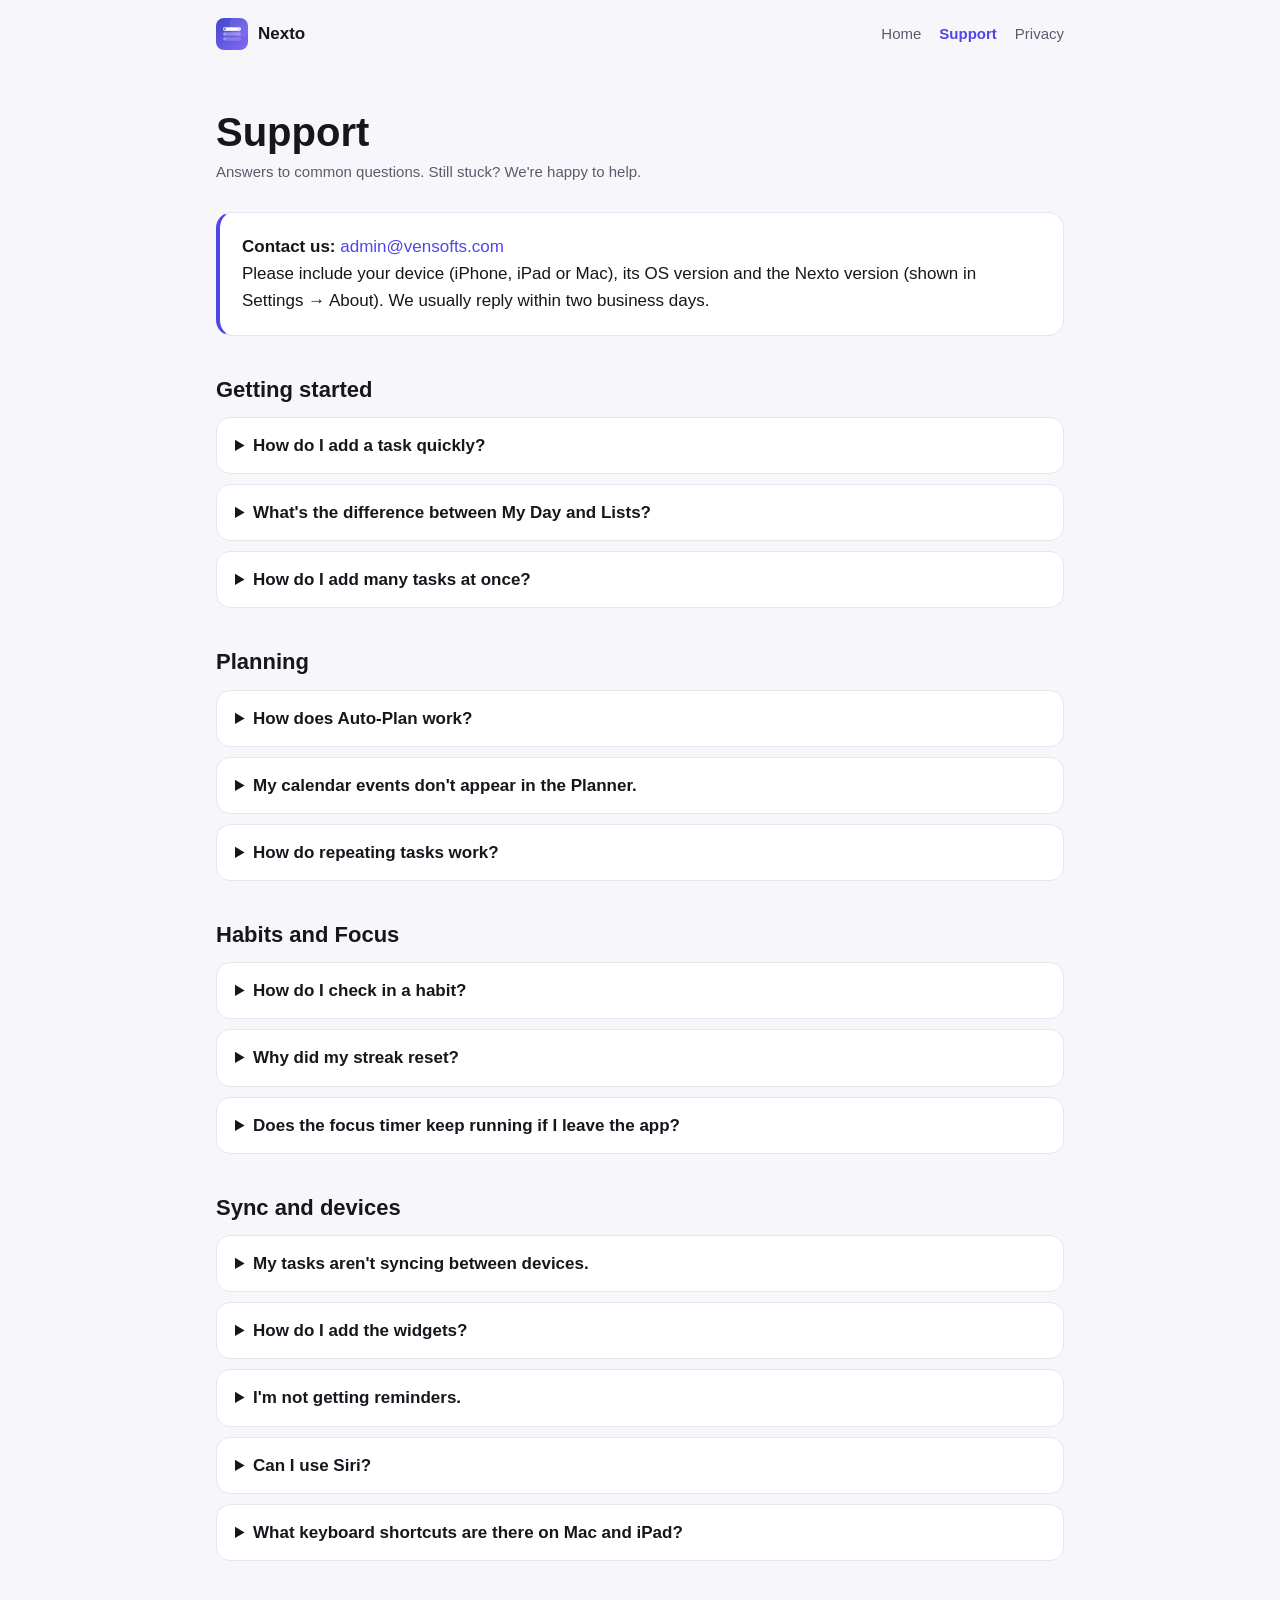
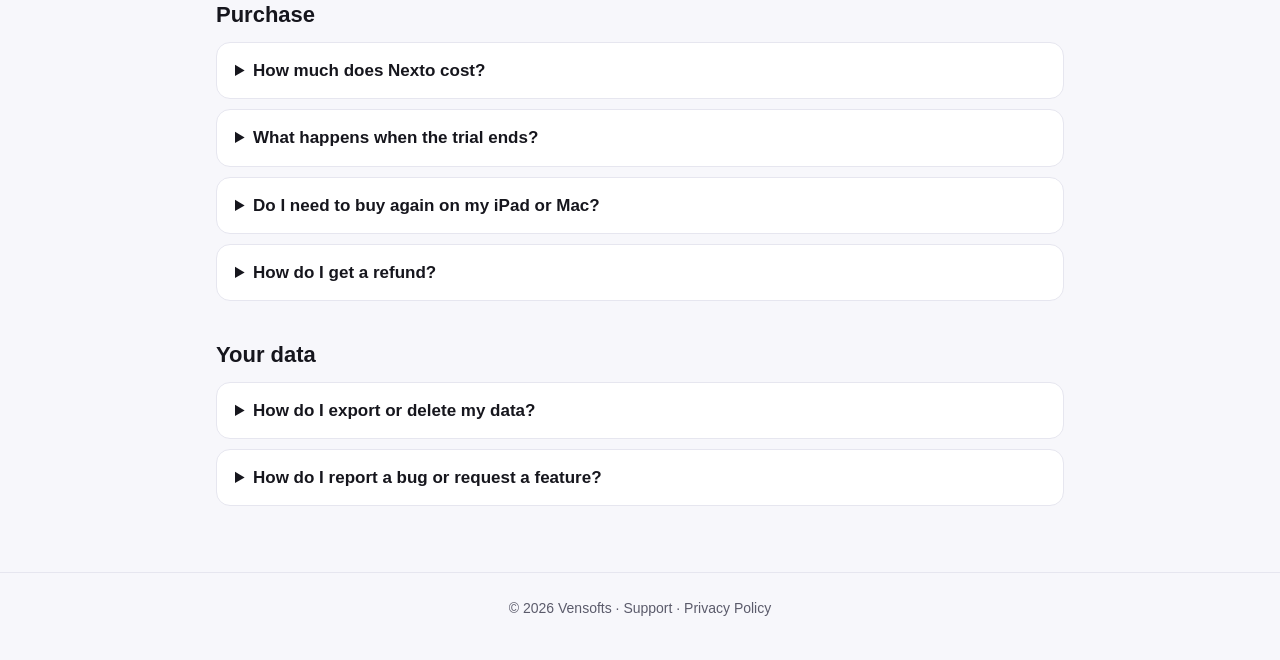
==== docs/support.html @ 174c6fbc "initial" ====
<!doctype html>
<html lang="en">
<head>
  <meta charset="utf-8">
  <meta name="viewport" content="width=device-width, initial-scale=1">
  <title>Nexto Support</title>
  <meta name="description" content="Help with Nexto: quick entry, Day Planner, habits, iCloud sync, widgets and more.">
  <link rel="icon" href="assets/icon.png">
  <link rel="stylesheet" href="assets/style.css">
</head>
<body>
  <nav class="nav">
    <a class="brand" href="index.html"><img src="assets/icon.png" alt="">Nexto</a>
    <div class="nav-links">
      <a href="index.html">Home</a>
      <a href="support.html" aria-current="page">Support</a>
      <a href="privacy.html">Privacy</a>
    </div>
  </nav>

  <main>
    <h1 class="page-title">Support</h1>
    <p class="meta">Answers to common questions. Still stuck? We're happy to help.</p>

    <div class="card summary">
      <strong>Contact us:</strong> <a href="mailto:admin@vensofts.com?subject=Nexto%20support">admin@vensofts.com</a><br>
      Please include your device (iPhone, iPad or Mac), its OS version and the Nexto version
      (shown in Settings → About). We usually reply within two business days.
    </div>

    <h2>Getting started</h2>

    <details>
      <summary>How do I add a task quickly?</summary>
      <p>Type in the box at the top of <strong>My Day</strong>, or tap <strong>+</strong> (⌘N on Mac). Nexto understands
        natural language, so you can type everything in one line:</p>
      <div class="table-wrap">
        <table>
          <tr><th>Type</th><th>Result</th></tr>
          <tr><td><code>today</code>, <code>tomorrow</code>, <code>next friday</code>, <code>oct 12</code></td><td>Schedules the task for that day</td></tr>
          <tr><td><code>5pm</code>, <code>9:30am</code>, <code>17:00</code></td><td>Sets a reminder time</td></tr>
          <tr><td><code>due friday</code></td><td>Sets a deadline</td></tr>
          <tr><td><code>#errands</code></td><td>Adds a tag</td></tr>
          <tr><td><code>@work</code></td><td>Moves the task into a matching project</td></tr>
          <tr><td><code>!</code>, <code>!!</code>, <code>!!!</code></td><td>Low, medium or high priority</td></tr>
          <tr><td><code>every day</code>, <code>every monday</code>, <code>monthly</code></td><td>Repeats the task</td></tr>
          <tr><td><code>~30m</code>, <code>~2h</code></td><td>Time estimate, used by the Day Planner</td></tr>
          <tr><td><code>someday</code></td><td>Parks the task for later</td></tr>
        </table>
      </div>
      <p>Example: <code>Pay rent every month due friday 9am #home !!</code></p>
    </details>

    <details>
      <summary>What's the difference between My Day and Lists?</summary>
      <p><strong>My Day</strong> shows today: what's done, what's up next, your habits and your agenda.
        <strong>Lists</strong> holds everything else: Inbox, Upcoming, Priority, Backlog, Someday, Completed, plus your
        projects, areas and tags.</p>
    </details>

    <details>
      <summary>How do I add many tasks at once?</summary>
      <p>Use <strong>Brain Dump</strong> (the list icon on My Day, or ⇧⌘N on Mac). Paste or type one task per line:</p>
      <ul>
        <li>A line ending in <code>:</code> or starting with <code># </code> creates a project.</li>
        <li>Indented lines become checklist items of the task above.</li>
        <li>A blank line ends the current project.</li>
        <li>Dates, tags, priority and estimates work on every line.</li>
      </ul>
      <p>You see a preview before anything is added.</p>
    </details>

    <h2>Planning</h2>

    <details>
      <summary>How does Auto-Plan work?</summary>
      <p>Auto-Plan places today's unscheduled tasks into free time within your working hours, most important first.
        It works around calendar events and existing blocks, and leaves a short break between blocks. A task's
        estimate sets its length (30 minutes if there's no estimate). Change your working hours and break length in
        Settings → Day Planner. Drag a block's handle to move it, or long-press it for more options.</p>
    </details>

    <details>
      <summary>My calendar events don't appear in the Planner.</summary>
      <p>Turn on <strong>Show Calendar Events</strong> in the Planner's ⋯ menu and allow calendar access. If you
        declined earlier, enable it in your device's Settings → Privacy &amp; Security → Calendars → Nexto
        (on Mac: System Settings → Privacy &amp; Security → Calendars). All-day events and events marked as "free"
        aren't shown.</p>
    </details>

    <details>
      <summary>How do repeating tasks work?</summary>
      <p>When you complete a repeating task, a copy is logged in Completed and the task moves to its next date with
        its checklist reset.</p>
    </details>

    <h2>Habits and Focus</h2>

    <details>
      <summary>How do I check in a habit?</summary>
      <p>Tap the habit's ring on My Day, in Habits, or on the Habits widget. For goals with a count (like 8 glasses of
        water), each tap adds one. Once the goal is reached, tapping again resets the day. Long-press a habit for
        "Undo Check-In". To log a past day, open the habit and tap that day in the consistency map.</p>
    </details>

    <details>
      <summary>Why did my streak reset?</summary>
      <p>A streak counts scheduled days in a row on which you reached the goal. Days a habit isn't scheduled
        don't break it, and today doesn't break it until the day is over.</p>
    </details>

    <details>
      <summary>Does the focus timer keep running if I leave the app?</summary>
      <p>Yes. The timer keeps running, and you get a notification when the session ends. Time from completed focus
        sessions is added to the selected task.</p>
    </details>

    <h2>Sync and devices</h2>

    <details>
      <summary>My tasks aren't syncing between devices.</summary>
      <ul>
        <li>Check that you're signed in to the same Apple Account on each device, with iCloud Drive turned on.</li>
        <li>In Nexto, open Settings → Sync and check that iCloud Sync is on and shows <strong>On</strong>.</li>
        <li>Check that you're online and not in Low Data or Low Power Mode, which can delay syncing.</li>
        <li>Open Nexto on both devices and wait a minute. Changes sync in the background.</li>
        <li>If you just changed the sync setting, quit and reopen Nexto.</li>
      </ul>
    </details>

    <details>
      <summary>How do I add the widgets?</summary>
      <p>Touch and hold the Home Screen, tap <strong>Edit → Add Widget</strong>, and search for Nexto. Choose
        <strong>Today</strong>, <strong>Habits</strong>, or <strong>Up Next</strong> for the Lock Screen. You can complete
        tasks and check in habits right from the widget. On Mac, right-click the desktop and choose Edit Widgets.</p>
    </details>

    <details>
      <summary>I'm not getting reminders.</summary>
      <p>Open Settings → Reminders in Nexto. If notifications show as off, tap <strong>Open Settings</strong> and allow
        notifications for Nexto. Also check that Focus modes or Do Not Disturb aren't silencing Nexto.</p>
    </details>

    <details>
      <summary>Can I use Siri?</summary>
      <p>Yes. Say <em>"Add a task in Nexto"</em> or <em>"What's left today in Nexto"</em>. Both are also available in
        the Shortcuts app.</p>
    </details>

    <details>
      <summary>What keyboard shortcuts are there on Mac and iPad?</summary>
      <p>⌘N New Task · ⇧⌘N Brain Dump · ⌘1 My Day · ⌘2 Planner · ⌘3 Habits · ⌘4 Focus · ⌘5 Inbox ·
        ⌘6 Upcoming · ⌘7 Matrix · ⌘8 Insights.</p>
    </details>

    <h2>Purchase</h2>

    <details>
      <summary>How much does Nexto cost?</summary>
      <p>Nexto is free to download with a <strong>14-day free trial</strong> of every feature. After that, a one-time
        purchase of <strong>Nexto Lifetime</strong> ($29.99 in the US, local prices vary) unlocks everything forever.
        There's no subscription, and the trial never charges you automatically.</p>
    </details>

    <details>
      <summary>What happens when the trial ends?</summary>
      <p>Nothing is deleted. You can still open Nexto, see all your tasks and habits, complete tasks and check in
        habits. Creating new items and tools like Auto-Plan, Brain Dump and Focus ask you to unlock Nexto Lifetime.</p>
    </details>

    <details>
      <summary>Do I need to buy again on my iPad or Mac?</summary>
      <p>No. One purchase covers iPhone, iPad and Mac with the same Apple Account. On a new device, open Settings →
        Nexto Lifetime → <strong>Restore Purchases</strong>.</p>
    </details>

    <details>
      <summary>How do I get a refund?</summary>
      <p>Purchases are handled by Apple. Request a refund at
        <a href="https://reportaproblem.apple.com" rel="noopener">reportaproblem.apple.com</a>.</p>
    </details>

    <h2>Your data</h2>

    <details>
      <summary>How do I export or delete my data?</summary>
      <p>Settings → <strong>Export Data as JSON</strong> saves a copy of everything. Settings →
        <strong>Erase All Data</strong> deletes everything. With iCloud Sync on, this also erases the data on your other
        devices. See our <a href="privacy.html">Privacy Policy</a> for details.</p>
    </details>

    <details>
      <summary>How do I report a bug or request a feature?</summary>
      <p>Email <a href="mailto:admin@vensofts.com?subject=Nexto%20feedback">admin@vensofts.com</a>. Screenshots help a lot.
        We read every message.</p>
    </details>
  </main>

  <footer>
    © 2026 Vensofts · <a href="support.html">Support</a> · <a href="privacy.html">Privacy Policy</a>
  </footer>
</body>
</html>
---- docs/assets/style.css ----
:root {
  --bg: #f7f7fb;
  --surface: #ffffff;
  --text: #16161d;
  --muted: #5b5b6b;
  --border: #e6e6ef;
  --accent: #4f46e5;
  --accent-soft: #eef0ff;
  --hero-a: #3330bf;
  --hero-b: #784ff4;
}
@media (prefers-color-scheme: dark) {
  :root {
    --bg: #0e0e14;
    --surface: #17171f;
    --text: #f2f2f7;
    --muted: #a3a3b5;
    --border: #2a2a36;
    --accent: #8b93ff;
    --accent-soft: #1f2040;
  }
}

* { box-sizing: border-box; }
html { -webkit-text-size-adjust: 100%; }
body {
  margin: 0;
  background: var(--bg);
  color: var(--text);
  font: 17px/1.6 -apple-system, BlinkMacSystemFont, "SF Pro Text", "Segoe UI", Roboto, Helvetica, Arial, sans-serif;
}
a { color: var(--accent); text-decoration: none; }
a:hover { text-decoration: underline; }

.nav {
  max-width: 880px; margin: 0 auto; padding: 18px 16px;
  display: flex; align-items: center; justify-content: space-between; gap: 12px; flex-wrap: wrap;
}
.brand { display: flex; align-items: center; gap: 10px; font-weight: 700; color: var(--text); }
.brand img { width: 32px; height: 32px; border-radius: 8px; }
.nav-links { display: flex; gap: 18px; font-size: 15px; }
.nav-links a { color: var(--muted); }
.nav-links a[aria-current="page"] { color: var(--accent); font-weight: 600; }

.hero {
  background: linear-gradient(135deg, var(--hero-a), var(--hero-b));
  color: #fff; text-align: center; padding: 56px 16px 64px;
}
.hero img { width: 112px; height: 112px; border-radius: 26px; box-shadow: 0 12px 30px rgba(0,0,0,.25); }
.hero h1 { font-size: clamp(32px, 6vw, 48px); margin: 18px 0 6px; line-height: 1.15; }
.hero p { font-size: 19px; opacity: .9; margin: 0 auto; max-width: 560px; }

main { max-width: 880px; margin: 0 auto; padding: 32px 16px 56px; }
.page-title { font-size: clamp(30px, 5vw, 40px); margin: 8px 0 4px; line-height: 1.2; }
.meta { color: var(--muted); font-size: 15px; margin: 0 0 28px; }
h2 { font-size: 22px; margin: 36px 0 10px; }
h3 { font-size: 18px; margin: 22px 0 6px; }
p, li { color: var(--text); }
ul { padding-left: 22px; }
li { margin: 4px 0; }
code {
  font: 15px/1.4 ui-monospace, "SF Mono", Menlo, monospace;
  background: var(--accent-soft); color: var(--text); padding: 2px 6px; border-radius: 6px;
}

.card {
  background: var(--surface); border: 1px solid var(--border); border-radius: 16px; padding: 20px 22px; margin: 16px 0;
}
.summary { border-left: 4px solid var(--accent); }
.grid { display: grid; grid-template-columns: repeat(auto-fit, minmax(240px, 1fr)); gap: 14px; }
.grid .card { margin: 0; }
.grid h3 { margin-top: 0; }

details {
  background: var(--surface); border: 1px solid var(--border); border-radius: 14px; padding: 14px 18px; margin: 10px 0;
}
summary { cursor: pointer; font-weight: 600; }
details[open] summary { margin-bottom: 8px; }

table { width: 100%; border-collapse: collapse; font-size: 15px; }
th, td { text-align: left; padding: 8px 10px; border-bottom: 1px solid var(--border); vertical-align: top; }
th { color: var(--muted); font-weight: 600; }
.table-wrap { overflow-x: auto; }

.button {
  display: inline-block; background: var(--accent); color: #fff; font-weight: 600;
  padding: 12px 20px; border-radius: 12px;
}
.button:hover { text-decoration: none; opacity: .92; }

footer {
  border-top: 1px solid var(--border); color: var(--muted); font-size: 14px; text-align: center; padding: 24px 16px 40px;
}
footer a { color: var(--muted); }
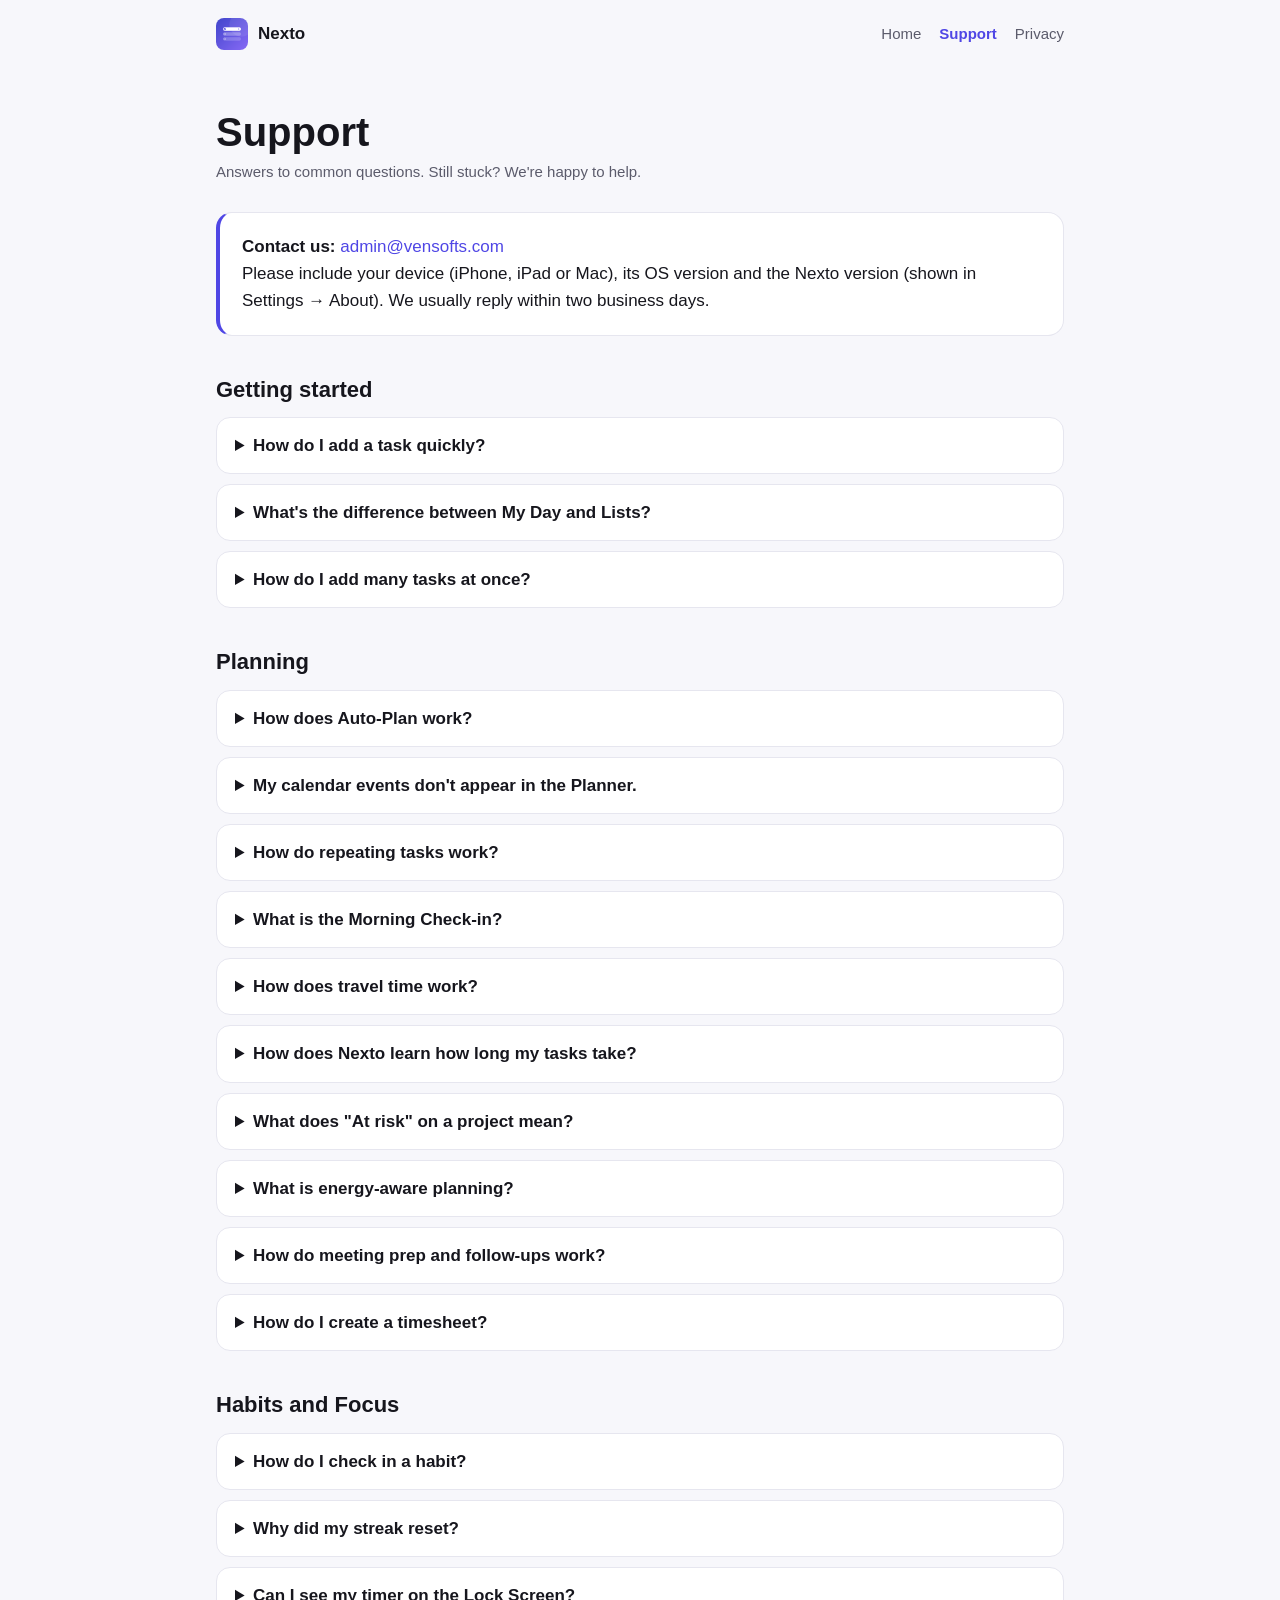
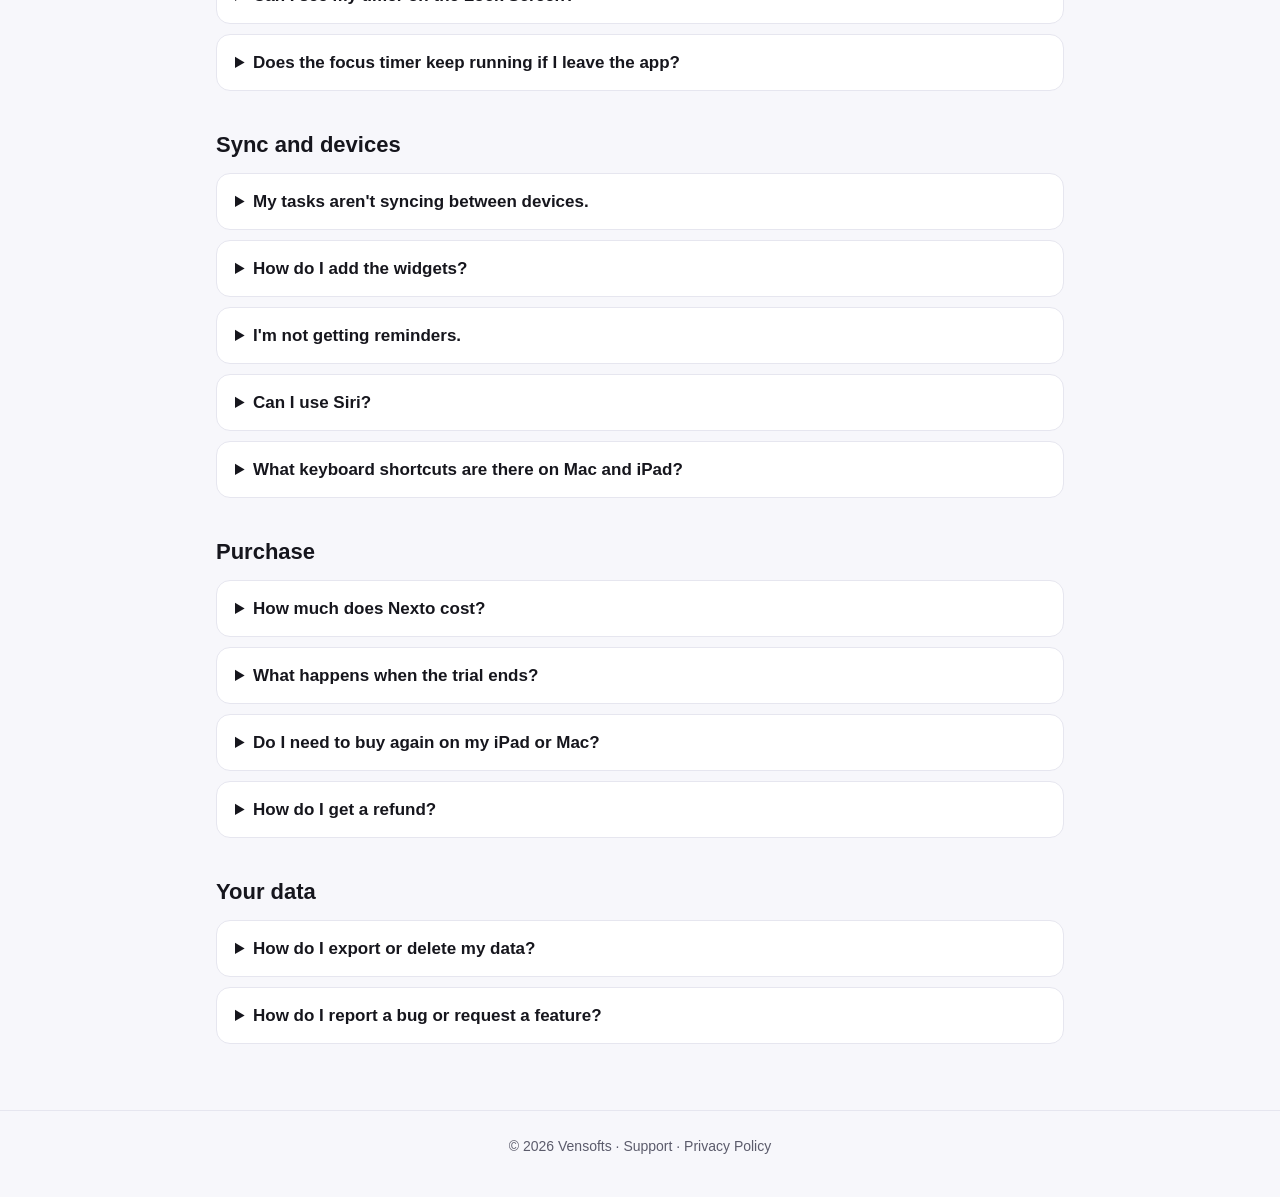
==== commit 8da4d509: "update" ====
--- a/docs/support.html
+++ b/docs/support.html
@@ -94,6 +94,58 @@
         its checklist reset.</p>
     </details>
 
+    <details>
+      <summary>What is the Morning Check-in?</summary>
+      <p>Once each morning (5 AM to noon), Nexto asks where yesterday's unfinished tasks should go, then compares today's
+        planned work with your free time after meetings and travel. If the day is overbooked, it suggests tasks to move
+        to tomorrow, never ones due today. Then you can Auto-Plan the day in one tap. Open it any time with the sunrise
+        button on My Day (⇧⌘M on Mac), or turn it off in Settings → Daily Routine.</p>
+    </details>
+
+    <details>
+      <summary>How does travel time work?</summary>
+      <p>For calendar events with a physical address, Nexto uses Apple Maps to estimate travel from your previous event
+        (or from the start address in Settings → Travel). It shows the trip before the event in the Planner, keeps that
+        time free when auto-planning, and can send a "Time to leave" alert. Choose driving, transit or walking in
+        Settings → Travel. Online meetings are ignored.</p>
+    </details>
+
+    <details>
+      <summary>How does Nexto learn how long my tasks take?</summary>
+      <p>When you pick a task in Focus, the time is logged against it. Once at least three finished tasks in a project or
+        tag have an estimate and focus time, Nexto calculates how long they really take (for example "#writing takes 1.5×
+        the estimate"). Auto-Plan, the Morning Check-in and the Deadline Radar then plan with the adjusted time. You can see
+        the patterns in Insights and turn this off in Settings → Smart Planning.</p>
+    </details>
+
+    <details>
+      <summary>What does "At risk" on a project mean?</summary>
+      <p>The Deadline Radar adds up the work left in each project with a deadline (using learned estimates) and compares it
+        with your free working time before that deadline, after calendar events. Projects due earlier use up shared free
+        time first. "Tight" means over 75% of the free time is needed; "At risk" means it doesn't fit. Weekends count only
+        if you turn on "I work on weekends" in Settings.</p>
+    </details>
+
+    <details>
+      <summary>What is energy-aware planning?</summary>
+      <p>Mark a task's Energy as Deep work or Light. Auto-Plan puts deep work in your peak focus hours (set in Settings →
+        Smart Planning) and light tasks outside them. Everything else is planned by priority.</p>
+    </details>
+
+    <details>
+      <summary>How do meeting prep and follow-ups work?</summary>
+      <p>With calendar access on, My Day lists meetings in the next few hours. Tap <strong>Add prep</strong> to schedule a
+        prep task right before the meeting (and before travel). After a meeting, <strong>Follow-ups</strong> opens Brain
+        Dump so you can turn your notes into tasks. In the Planner, tap a calendar event for the same options.</p>
+    </details>
+
+    <details>
+      <summary>How do I create a timesheet?</summary>
+      <p>Open Lists → Tools → <strong>Time Report</strong> (⌘9 on Mac). It shows focus time by project and task for this
+        week, last week, this month or last month. Add an hourly rate in a project's settings to see amounts. Export as
+        CSV or PDF to send to a client.</p>
+    </details>
+
     <h2>Habits and Focus</h2>
 
     <details>
@@ -107,6 +159,14 @@
       <summary>Why did my streak reset?</summary>
       <p>A streak counts scheduled days in a row on which you reached the goal. Days a habit isn't scheduled
         don't break it, and today doesn't break it until the day is over.</p>
+    </details>
+
+    <details>
+      <summary>Can I see my timer on the Lock Screen?</summary>
+      <p>Yes, on iPhone and iPad. Focus sessions appear as a Live Activity on the Lock Screen and in the Dynamic Island.
+        The block you're working on can appear there too: it starts automatically when you open Nexto during a planned
+        block, or tap the Lock Screen button on the Up next card. Turn these on or off in Settings → Daily Routine.
+        Live Activities aren't available on Mac.</p>
     </details>
 
     <details>
